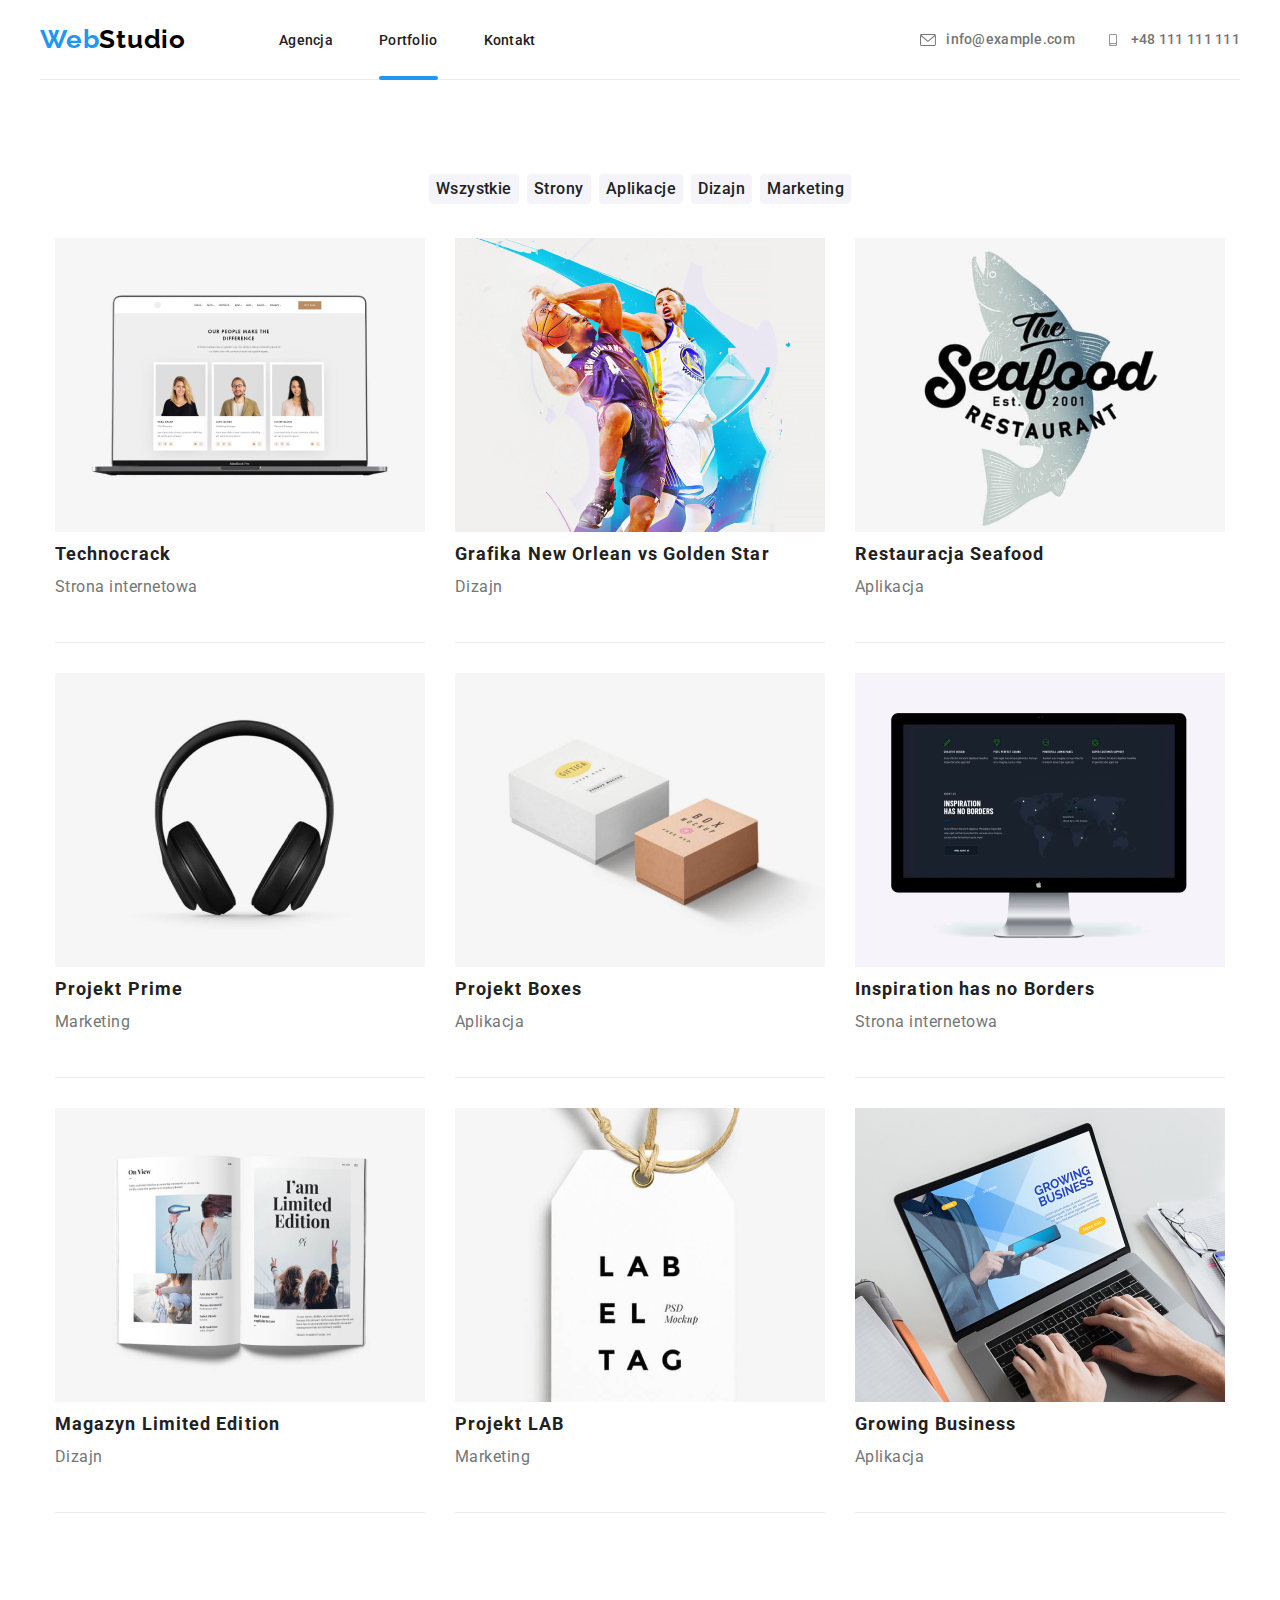
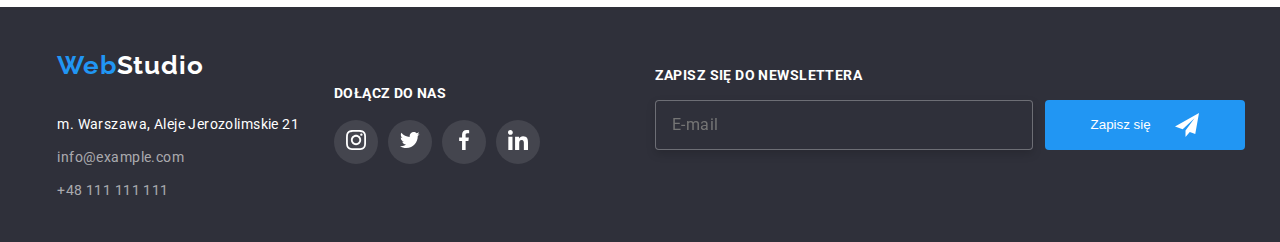
==== portfolio.html @ 001f4ee6 "copy from previous hw" ====
<!DOCTYPE html>
<html lang="en">
  <head>
    <meta charset="UTF-8" />
    <meta http-equiv="X-UA-Compatible" content="IE=edge" />
    <meta name="viewport" content="width=device-width, initial-scale=1.0" />
    <link rel="stylesheet" href="node_modules/modern-normalize/modern-normalize.css" />
    <link rel="stylesheet" href="css/main.min.css" />
    <link rel="preconnect" href="https://fonts.googleapis.com" />
    <link rel="preconnect" href="https://fonts.gstatic.com" crossorigin />
    <link
      href="https://fonts.googleapis.com/css2?family=Raleway:wght@700&family=Roboto:wght@400;500;700;900&display=swap"
      rel="stylesheet" />
    <title>Portfolio</title>
  </head>
  <body>
    <header class="header">
      <div class="header__wrapper">
        <a class="header__logo" href="index.html"> <span class="web-color">Web</span>Studio </a>
        <nav class="navigation">
          <ul class="navigation__list">
            <li>
              <a class="nav-element" href="index.html">Agencja</a>
            </li>
            <li>
              <a class="nav-element current-page" href="portfolio.html">Portfolio</a>
            </li>
            <li>
              <a class="nav-element">Kontakt</a>
            </li>
          </ul>
        </nav>
      </div>
      <ul class="header-contact-list">
        <li>
          <div class="header-contact-list__element">
            <svg width="16" height="12" class="header-contact__icon">
              <use href="images/icons.svg#icon-envelope"></use>
            </svg>
            <a class="header__contact" href="mailto:info@example.com">info@example.com</a>
          </div>
        </li>
        <li>
          <div class="header-contact-list__element">
            <svg width="16" height="12" class="header-contact__icon">
              <use href="images/icons.svg#icon-smartphone"></use>
            </svg>
            <p class="header__contact">+48 111 111 111</p>
          </div>
        </li>
      </ul>
    </header>
    <main>
      <section class="container section">
        <ul class="portfolio-selector-list">
          <li class="portfolio-selector-list-element">
            <button class="portfolio-selector-button" type="button">Wszystkie</button>
          </li>
          <li class="portfolio-selector-list-element">
            <button class="portfolio-selector-button" type="button">Strony</button>
          </li>
          <li class="portfolio-selector-list-element">
            <button class="portfolio-selector-button" type="button">Aplikacje</button>
          </li>
          <li class="portfolio-selector-list-element">
            <button class="portfolio-selector-button" type="button">Dizajn</button>
          </li>
          <li class="portfolio-selector-list-element">
            <button class="portfolio-selector-button" type="button">Marketing</button>
          </li>
        </ul>
        <ul class="projects">
          <li class="project-element">
            <img src="images/technocrack.jpg" alt="Technocrack website" width="370" height="294" />
            <div class="image-overlay">
              <p class="image-overlay-text">
                Technocrack jest popularną platformą wykorzystywaną do rozpowszechniania
                koronawirusa. Firmy wykorzystują tę platformę do celów szpiegowskich i ataków na
                niezabezpieczone serwery konkurencji
              </p>
            </div>
            <p class="project-element-title">Technocrack</p>
            <p class="project-element-type">Strona internetowa</p>
          </li>
          <li class="project-element">
            <img
              src="images/new_orlean_vs_golden_star.jpg"
              alt="basketball match poster"
              width="370"
              height="294" />
            <div class="image-overlay">
              <p class="image-overlay-text">
                Technocrack jest popularną platformą wykorzystywaną do rozpowszechniania
                koronawirusa. Firmy wykorzystują tę platformę do celów szpiegowskich i ataków na
                niezabezpieczone serwery konkurencji
              </p>
            </div>
            <p class="project-element-title">Grafika New Orlean vs Golden Star</p>
            <p class="project-element-type">Dizajn</p>
          </li>
          <li class="project-element">
            <img src="images/seafood.jpg" alt="restaurant logo" width="370" height="294" />
            <div class="image-overlay">
              <p class="image-overlay-text">
                Technocrack jest popularną platformą wykorzystywaną do rozpowszechniania
                koronawirusa. Firmy wykorzystują tę platformę do celów szpiegowskich i ataków na
                niezabezpieczone serwery konkurencji
              </p>
            </div>
            <p class="project-element-title">Restauracja Seafood</p>
            <p class="project-element-type">Aplikacja</p>
          </li>
          <li class="project-element">
            <img src="images/headphones.jpg" alt="headphones" width="370" height="294" />
            <div class="image-overlay">
              <p class="image-overlay-text">
                Technocrack jest popularną platformą wykorzystywaną do rozpowszechniania
                koronawirusa. Firmy wykorzystują tę platformę do celów szpiegowskich i ataków na
                niezabezpieczone serwery konkurencji
              </p>
            </div>
            <p class="project-element-title">Projekt Prime</p>
            <p class="project-element-type">Marketing</p>
          </li>
          <li class="project-element">
            <img src="images/boxes.jpg" alt="boxes" width="370" height="294" />
            <div class="image-overlay">
              <p class="image-overlay-text">
                Technocrack jest popularną platformą wykorzystywaną do rozpowszechniania
                koronawirusa. Firmy wykorzystują tę platformę do celów szpiegowskich i ataków na
                niezabezpieczone serwery konkurencji
              </p>
            </div>
            <p class="project-element-title">Projekt Boxes</p>
            <p class="project-element-type">Aplikacja</p>
          </li>
          <li class="project-element">
            <img
              src="images/monitor.jpg"
              alt="Inspiration has no Borders website"
              width="370"
              height="294" />
            <div class="image-overlay">
              <p class="image-overlay-text">
                Technocrack jest popularną platformą wykorzystywaną do rozpowszechniania
                koronawirusa. Firmy wykorzystują tę platformę do celów szpiegowskich i ataków na
                niezabezpieczone serwery konkurencji
              </p>
            </div>
            <p class="project-element-title">Inspiration has no Borders</p>
            <p class="project-element-type">Strona internetowa</p>
          </li>
          <li class="project-element">
            <img src="images/magazine.jpg" alt="Magazine" width="370" height="294" />
            <div class="image-overlay">
              <p class="image-overlay-text">
                Technocrack jest popularną platformą wykorzystywaną do rozpowszechniania
                koronawirusa. Firmy wykorzystują tę platformę do celów szpiegowskich i ataków na
                niezabezpieczone serwery konkurencji
              </p>
            </div>
            <p class="project-element-title">Magazyn Limited Edition</p>
            <p class="project-element-type">Dizajn</p>
          </li>
          <li class="project-element">
            <img src="images/project_lab.jpg" alt="Project LAB" width="370" height="294" />
            <div class="image-overlay">
              <p class="image-overlay-text">
                Technocrack jest popularną platformą wykorzystywaną do rozpowszechniania
                koronawirusa. Firmy wykorzystują tę platformę do celów szpiegowskich i ataków na
                niezabezpieczone serwery konkurencji
              </p>
            </div>
            <p class="project-element-title">Projekt LAB</p>
            <p class="project-element-type">Marketing</p>
          </li>
          <li class="project-element">
            <img
              src="images/growing_business.jpg"
              alt="Growing business application"
              width="370"
              height="294" />
            <div class="image-overlay">
              <p class="image-overlay-text">
                Technocrack jest popularną platformą wykorzystywaną do rozpowszechniania
                koronawirusa. Firmy wykorzystują tę platformę do celów szpiegowskich i ataków na
                niezabezpieczone serwery konkurencji
              </p>
            </div>
            <p class="project-element-title">Growing Business</p>
            <p class="project-element-type">Aplikacja</p>
          </li>
        </ul>
      </section>
    </main>
    <footer class="footer">
      <div class="footer__wrapper">
        <div>
          <a class="footer__logo" href="index.html"><span class="web-color">Web</span>Studio</a>
          <address class="footer__address">
            <ul class="footer-address__list">
              <li class="footer-address__list-element">
                <span class="footer-address__address">m. Warszawa, Aleje Jerozolimskie 21</span>
              </li>
              <li class="footer-address__list-element">
                <span>
                  <a class="footer-address__email" href="mailto:info@example.com"
                    >info@example.com</a
                  >
                </span>
              </li>
              <li class="footer-address__list-element">
                <span class="footer-address__tel">+48 111 111 111</span>
              </li>
            </ul>
          </address>
        </div>
        <div class="social">
          <p class="social__heading">DOŁĄCZ DO NAS</p>
          <ul class="social__list">
            <div class="social-icon__wrapper">
              <li>
                <svg width="20" height="20" class="social-icon">
                  <use href="images/icons.svg#icon-instagram"></use>
                </svg>
              </li>
            </div>
            <div class="social-icon__wrapper">
              <li>
                <svg width="20" height="20" class="social-icon">
                  <use href="images/icons.svg#icon-twitter"></use>
                </svg>
              </li>
            </div>
            <div class="social-icon__wrapper">
              <li>
                <svg width="20" height="20" class="social-icon">
                  <use href="images/icons.svg#icon-facebook"></use>
                </svg>
              </li>
            </div>
            <div class="social-icon__wrapper">
              <li>
                <svg width="20" height="20" class="social-icon">
                  <use href="images/icons.svg#icon-linkedin"></use>
                </svg>
              </li>
            </div>
          </ul>
        </div>
        <form class="newsletter__form">
          <fieldset class="newsletter__wrapper">
            <label class="newsletter-form__label"> Zapisz się do newslettera </label>
            <input
              class="newsletter-form__input"
              name="newsletter-email"
              placeholder="E-mail"
              type="email" />
            <button class="newsletter__button" type="submit">
              <span class="newsletter-button__text">Zapisz się</span>
              <svg class="newsletter-button__icon" width="24" height="24">
                <use href="images/icons.svg#icon-newsletter"></use>
              </svg>
            </button>
          </fieldset>
        </form>
      </div>
    </footer>
  </body>
</html>
---- css/main.min.css ----
:root{--primary-text-color: #212121;--secondary-text-color: #757575;--background-color: #2f303a;--color-white: #ffffff;--color-blue: #2196f3;--icon-color: #afb1b8;--cubic-bezier: cubic-bezier(0.4, 0, 0.2, 1)}body{font-family:"Roboto",sans-serif;color:var(--primary-text-color);margin:0}p{margin:0;padding:0}ul{margin:0;padding:0}h1,h2,h4{margin:0;padding:0}.web-color{color:var(--color-blue)}.section{padding-top:94px;padding-bottom:94px;margin:0 auto}.current-page::after{content:"";position:absolute;left:0;right:0;bottom:-32px;background-color:var(--color-blue);width:100%;height:4px;border-radius:2px}.header{border-bottom:1px solid #ececec;background-color:var(--color-white);display:flex;align-items:center;padding-top:11px;padding-bottom:11px;margin:0 auto;width:1200px;justify-content:space-between}.header__wrapper{display:flex;align-items:center}.header__logo{font-family:"Raleway",sans-serif;font-style:normal;font-weight:700;font-size:26px;letter-spacing:.03em;line-height:2.2;color:#000;text-decoration:none;margin:0}.navigation__list{display:flex;margin:0;padding-left:93px;list-style:none}.nav-element{position:relative;font-style:normal;font-weight:500;font-size:14px;line-height:1.14;letter-spacing:.02em;text-decoration:none;color:var(--primary-text-color);margin-right:46px;transition:color 250ms var(--cubic-bezier)}.nav-element:hover,.nav-element:focus{color:var(--color-blue);cursor:pointer}.header-contact-list{display:flex;align-items:center;justify-content:flex-end;gap:30px;list-style:none}.header-contact-list__element{display:flex;align-items:center;gap:10px}.header-contact-list__element:hover .header-contact__icon{cursor:pointer;fill:var(--color-blue)}.header__contact{font-style:normal;font-weight:500;font-size:14px;line-height:1.14;letter-spacing:.02em;color:var(--secondary-text-color);text-decoration:none;transition:color 250ms var(--cubic-bezier)}.header__contact:hover,.header__contact:focus{color:var(--color-blue);cursor:pointer}.header-contact__icon{fill:var(--secondary-text-color);transition:fill 250ms var(--cubic-bezier)}.banner{background-image:linear-gradient(rgba(47, 48, 58, 0.4), rgba(47, 48, 58, 0.4)),url(../images/banner-background.jpg);background-position:center;background-repeat:no-repeat;display:flex;flex-direction:column;align-items:center;justify-content:center;padding-bottom:208px;padding-top:208px}.banner__heading{font-style:normal;font-weight:900;font-size:44px;line-height:1.36;letter-spacing:.06em;text-transform:uppercase;color:var(--color-white);text-align:center;padding-bottom:30px;max-width:696px}.banner__button{font-style:normal;font-weight:700;font-size:16px;line-height:1.88;letter-spacing:.06em;color:var(--color-white);background-color:var(--color-blue);border:1px solid var(--color-blue);border-radius:4px;cursor:pointer}.modal{width:528px;height:581px;background-color:var(--color-white);box-shadow:0px 1px 3px rgba(0,0,0,.12),0px 1px 1px rgba(0,0,0,.14),0px 2px 1px rgba(0,0,0,.2);margin:auto;display:flex;flex-direction:row;position:relative;border-radius:4px}.modal-close-button{display:flex;position:absolute;top:8px;right:8px;align-items:center;height:30px;width:30px;border-radius:50%;border-color:rgba(0,0,0,.1);background-color:var(--color-white);cursor:pointer}.modal__icon{cursor:pointer;margin:0;padding:0}.backdrop{position:fixed;display:flex;left:0;top:0;width:100%;height:100%;background-color:rgba(0,0,0,.5);z-index:2;transition:transform 250ms}.is-hidden{visibility:1;opacity:1;pointer-events:all;transform:scale(0)}.form{display:flex;flex-direction:column;align-items:center;width:528px;height:581px;padding-inline:40px;padding-top:40px}.form__heading{font-family:"Roboto";font-style:normal;font-weight:700;font-size:20px;line-height:1.43;text-align:center;letter-spacing:.03em;color:var(--primary-text-color);margin-bottom:30px}.form__fieldset{display:flex;align-items:center;position:relative;margin-bottom:28px;border:1px solid rgba(33,33,33,.2);border-radius:4px;width:100%;padding-block:10px;padding-inline:12px;transition:border-color 250ms var(--cubic-bezier),fill 250ms var(--cubic-bezier)}.form__fieldset:has(.form__input:focus){border-color:var(--color-blue);fill:var(--color-blue)}.form__label{position:absolute;top:-16px;left:0;font-family:"Roboto";font-style:normal;font-weight:400;font-size:12px;line-height:.88;letter-spacing:.01em;color:var(--secondary-text-color)}.form__input{border:none;width:100%;margin-left:12px;outline:none}.form-textarea__wrapper{display:flex;align-items:center;position:relative;margin-bottom:20px;border:1px solid rgba(33,33,33,.2);border-radius:4px;width:100%;padding-block:12px;padding-inline:16px;transition:border-color 250ms var(--cubic-bezier)}.form-textarea__wrapper:has(.form-textarea:focus){border-color:var(--color-blue)}.form-textarea{width:100%;border:none;font-family:"Roboto";font-style:normal;font-weight:400;font-size:12px;line-height:.88;letter-spacing:.01em;color:rgba(117,117,117,.5);padding:0;resize:none;outline:none}.form-privacy-policy{position:relative;display:flex;align-items:center;margin-bottom:30px}.form-privacy-policy__label{margin-left:7px;font-family:"Roboto";font-style:normal;font-weight:400;font-size:14px;line-height:1.71;letter-spacing:.03em;color:var(--secondary-text-color);cursor:pointer;display:flex;align-items:center}.form-privacy-policy-link{color:var(--color-blue)}.form-privacy-policy__label::before{content:"";width:16px;height:15px;position:absolute;left:0;border:2px solid #000;border-radius:2px;transition:background-color 250ms var(--cubic-bezier),border-color 250ms var(--cubic-bezier)}.form-privacy-policy input[type=checkbox]:checked+.form-privacy-policy__label::before{background-color:var(--color-blue);border-color:var(--color-blue)}.form-checkbox{cursor:pointer;width:16px;height:15px;opacity:0;z-index:1}.checkmark{position:absolute;display:flex;align-items:center;justify-content:center;cursor:pointer;width:16px;height:15px;left:1px;opacity:1}.form__button{font-family:"Roboto";font-style:normal;font-weight:700;font-size:16px;line-height:1.88px;letter-spacing:.06em;color:var(--color-white);width:200px;height:50px;background-color:var(--color-blue);border-color:var(--color-blue);box-shadow:0px 1px 3px rgba(0,0,0,.12),0px 1px 1px rgba(0,0,0,.14),0px 2px 1px rgba(0,0,0,.2);border-radius:4px;padding:0;cursor:pointer}.description{display:flex;flex-wrap:wrap;justify-content:center;max-width:1200px}.description__list{display:flex;flex-direction:row;max-width:1600px;padding-bottom:94px}.description-list__item{list-style:none;margin-left:15px;margin-right:15px}.description-icon__wrapper{background-color:#f5f4fa;display:flex;justify-content:center;align-items:center;margin-bottom:30px;padding:25px 0 25px 0;border-radius:4px}.description__heading{font-style:normal;font-weight:700;font-size:14px;letter-spacing:.03em;line-height:1;text-transform:uppercase;padding-bottom:10px}.description__text{font-style:normal;font-weight:400;font-size:14px;line-height:1.71;letter-spacing:.03em;color:var(--secondary-text-color)}.services{display:flex;flex-direction:column;max-width:1200x}.services__heading{font-style:normal;font-weight:700;font-size:36px;letter-spacing:.03em;line-height:2.62;text-align:center}.services__list{position:relative;display:flex;flex-direction:row;justify-content:center;list-style:none}.services-list__element{margin-left:15px;margin-right:15px}.services__image{width:370px;height:294px}.services__description{font-family:"Roboto";font-style:normal;font-weight:700;font-size:14px;line-height:1;letter-spacing:.03em;text-transform:uppercase;text-align:center;color:var(--color-white);position:absolute;bottom:3px;width:370px;background:rgba(47,48,58,.8);padding-block:27px}.team{background-color:#f5f4fa}.team__heading{font-style:normal;font-weight:700;font-size:36px;letter-spacing:.03em;line-height:2.62;text-align:center}.team-card__list{display:flex;flex-direction:row;justify-content:center}.team-card__list-element{width:270px;height:368px;background-color:var(--color-white);box-shadow:0px 1px 3px rgba(0,0,0,.12),0px 1px 1px rgba(0,0,0,.14),0px 2px 1px rgba(0,0,0,.2);border-radius:0px 0px 4px 4px;margin-left:15px;margin-right:15px;list-style:none}.team-card__name{font-style:normal;font-weight:500;font-size:16px;letter-spacing:.03em;line-height:1.18;text-align:center}.team-card__job{font-style:normal;font-weight:400;font-size:16px;line-height:1.18;letter-spacing:.03em;color:var(--secondary-text-color);text-align:center}.team-icons__list{display:flex;justify-content:center;gap:10px}.team-icons__list-element{display:flex;justify-content:center;align-items:center;width:44px;height:44px;border-radius:50%;transition:background-color 250ms var(--cubic-bezier)}.team-icons__list-element:hover{background-color:var(--color-blue);cursor:pointer}.team-icons__icon{fill:var(--icon-color);transition:fill 250ms var(--cubic-bezier)}.team-icons__list-element:hover .team-icons__icon{fill:var(--color-white)}.clients__heading{font-style:normal;font-weight:700;font-size:36px;letter-spacing:.03em;line-height:2.62;text-align:center;padding-bottom:50px}.clients__list{display:flex;justify-content:center;gap:30px}.clients__list-element{list-style:none}.clients-icon__wrapper{display:flex;justify-content:center;align-items:center;border:1px solid #afb1b8;border-radius:4px;padding:17px 31px 14px 31px;transition:border-color 250ms var(--cubic-bezier)}.clients-icon__wrapper:hover{border-color:var(--color-blue);cursor:pointer}.clients__icon{fill:var(--icon-color);transition:fill 250ms var(--cubic-bezier)}.clients-icon__wrapper:hover .clients__icon{fill:var(--color-blue)}.footer{background-color:var(--background-color);display:flex;align-items:center;margin:0 auto;gap:70px;padding-top:30px;padding-bottom:30px}.footer__wrapper{display:flex;align-items:center;justify-content:space-around;width:1200px;margin:0 auto}.footer__logo{font-family:"Raleway",sans-serif;font-style:normal;font-weight:700;font-size:26px;letter-spacing:.03em;line-height:2.2;color:var(--color-white);text-decoration:none}.footer__address{padding-top:10px}.footer-address__list-element{display:flex;list-style:none}.footer-address__address{font-style:normal;font-weight:400;font-size:14px;letter-spacing:.03em;line-height:1.71;color:var(--color-white);margin:0;padding-block:9px}.footer-address__email{font-style:normal;font-weight:400;font-size:14px;letter-spacing:.03em;line-height:1.71;color:rgba(255,255,255,.6);margin:0;padding-block:9px;text-decoration:none}.footer-address__tel{font-style:normal;font-weight:400;font-size:14px;letter-spacing:.03em;line-height:1.71;color:rgba(255,255,255,.6);margin:0;padding-block:9px;text-decoration:none}.footer-address__email:hover,.footer-address__tel:hover{cursor:pointer;color:var(--color-blue)}.social{margin-right:78px}.social__heading{font-family:"Roboto";font-style:normal;font-weight:700;font-size:14px;line-height:1;letter-spacing:.03em;text-transform:uppercase;color:var(--color-white);margin-bottom:20px}.social__list{display:flex;gap:10px;list-style:none}.social-icon__wrapper{display:flex;align-items:center;justify-content:center;width:44px;height:44px;background-color:rgba(255,255,255,.1);border-radius:50%;transition:background-color 250ms var(--cubic-bezier)}.social-icon__wrapper:hover,.social-icon__wrapper:focus{background-color:var(--color-blue);cursor:pointer}.social-icon{fill:var(--color-white)}.newsletter__form{max-width:570px}.newsletter__wrapper{position:relative;width:570px;display:flex;padding:0;border:none}.newsletter-form__label{font-family:"Roboto";font-style:normal;font-weight:700;font-size:14px;line-height:1;letter-spacing:.03em;text-transform:uppercase;color:var(--color-white);width:100%;position:absolute;top:-32px}.newsletter-form__input{border:1px solid rgba(255,255,255,.3);filter:drop-shadow(0px 4px 4px rgba(0, 0, 0, 0.15));border-radius:4px;background-color:var(--background-color);font-family:"Roboto";font-style:normal;font-weight:400;font-size:16px;line-height:1.25;display:flex;align-items:center;letter-spacing:.03em;color:rgba(255,255,255,.6);width:358px;padding-block:14px;padding-left:16px}.newsletter__button{padding:0;display:flex;align-items:center;justify-content:center;width:200px;height:50px;background-color:var(--color-blue);border:none;border-radius:4px;color:var(--color-white);margin-left:12px;cursor:pointer}.newsletter-button__icon{margin-left:24px}.container{max-width:1200px;background-color:var(--color-white)}.portfolio-selector-list{display:flex;justify-content:center;padding-bottom:34px;list-style:none}.portfolio-selector-list-element{margin-left:4px;margin-right:4px}.portfolio-selector-button{font-family:inherit;font-style:normal;font-weight:500;font-size:16px;letter-spacing:.03em;line-height:1.62;text-align:center;color:var(--primary-text-color);background-color:#f5f4fa;border:1px solid #f5f4fa;border-radius:4px;transition:color 250ms var(--cubic-bezier),background-color 250ms var(--cubic-bezier),border 250ms var(--cubic-bezier),box-shadow 250ms var(--cubic-bezier)}.portfolio-selector-button:hover,.portfolio-selector-button:focus{color:var(--color-white);background-color:var(--color-blue);cursor:pointer;border:1px solid var(--color-blue);box-shadow:0px 3px 1px rgba(0,0,0,.1),0px 1px 2px rgba(0,0,0,.08),0px 2px 2px rgba(0,0,0,.12);outline:var(--color-blue)}.projects{display:flex;justify-content:center;flex-wrap:wrap;gap:30px;list-style:none}.project-element{height:404px;position:relative;background:var(--color-white);border-bottom:1px solid #eee;transition:box-shadow 250ms var(--cubic-bezier)}.project-element:hover{cursor:pointer;box-shadow:0px 1px 1px rgba(0,0,0,.12),0px 4px 4px rgba(0,0,0,.06),1px 4px 6px rgba(0,0,0,.16)}.project-element-title{font-style:normal;font-weight:700;font-size:18px;line-height:2;letter-spacing:.06em}.project-element-type{font-style:normal;font-weight:400;font-size:16px;line-height:1.88;letter-spacing:.03em;color:var(--secondary-text-color)}.project-element:hover .image-overlay{height:294px}.image-overlay{position:absolute;bottom:109.5px;left:0;right:0;width:100%;height:0px;background-color:rgba(33,150,243,.9);overflow:hidden;transition:height 250ms var(--cubic-bezier)}.image-overlay-text{font-family:"Roboto";font-style:normal;font-weight:400;font-size:18px;line-height:1.56;letter-spacing:.03em;color:var(--color-white);padding:49px 45px 49px 25px}/*# sourceMappingURL=main.min.css.map */
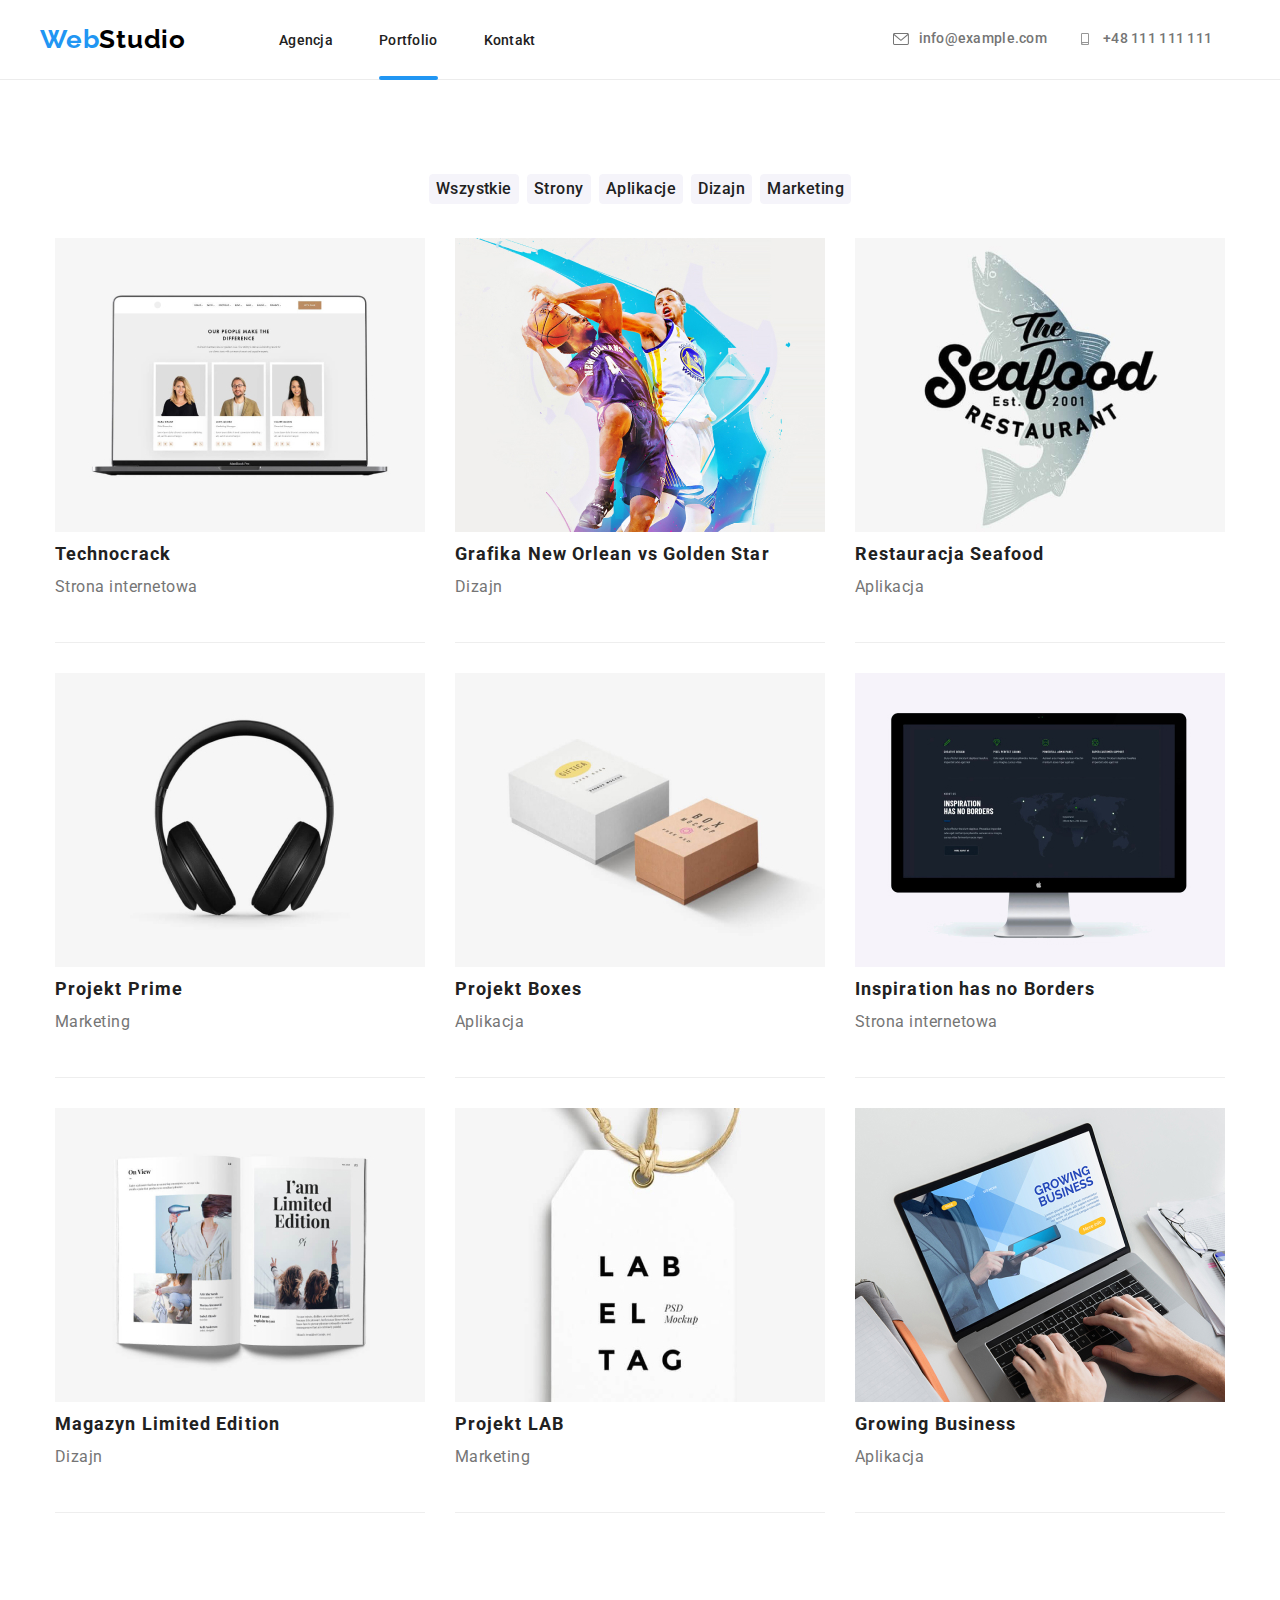
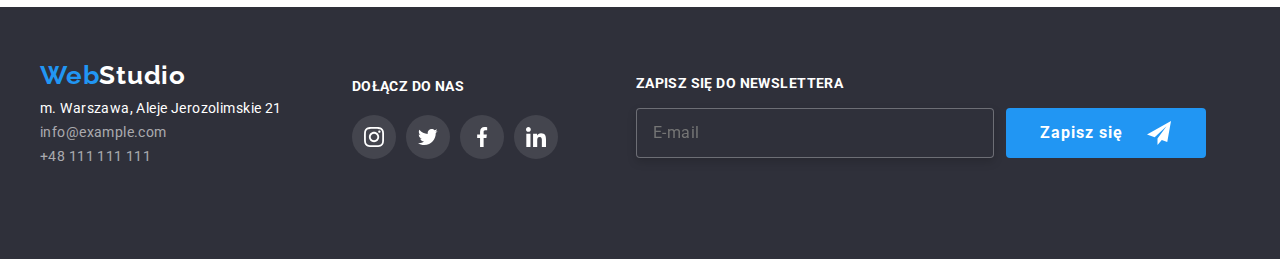
==== commit 1ba33151: "some little changes" ====
--- a/portfolio.html
+++ b/portfolio.html
@@ -30,25 +30,27 @@
             </li>
           </ul>
         </nav>
+        <div class="header__contact">
+          <ul class="header-contact-list">
+            <li>
+              <div class="header-contact-list__element">
+                <svg width="16" height="12" class="header-contact__icon">
+                  <use href="images/icons.svg#icon-envelope"></use>
+                </svg>
+                <a class="header__contact" href="mailto:info@example.com">info@example.com</a>
+              </div>
+            </li>
+            <li>
+              <div class="header-contact-list__element">
+                <svg width="16" height="12" class="header-contact__icon">
+                  <use href="images/icons.svg#icon-smartphone"></use>
+                </svg>
+                <p class="header__contact">+48 111 111 111</p>
+              </div>
+            </li>
+          </ul>
+        </div>
       </div>
-      <ul class="header-contact-list">
-        <li>
-          <div class="header-contact-list__element">
-            <svg width="16" height="12" class="header-contact__icon">
-              <use href="images/icons.svg#icon-envelope"></use>
-            </svg>
-            <a class="header__contact" href="mailto:info@example.com">info@example.com</a>
-          </div>
-        </li>
-        <li>
-          <div class="header-contact-list__element">
-            <svg width="16" height="12" class="header-contact__icon">
-              <use href="images/icons.svg#icon-smartphone"></use>
-            </svg>
-            <p class="header__contact">+48 111 111 111</p>
-          </div>
-        </li>
-      </ul>
     </header>
     <main>
       <section class="container section">
@@ -195,61 +197,47 @@
     </main>
     <footer class="footer">
       <div class="footer__wrapper">
-        <div>
-          <a class="footer__logo" href="index.html"><span class="web-color">Web</span>Studio</a>
-          <address class="footer__address">
-            <ul class="footer-address__list">
-              <li class="footer-address__list-element">
-                <span class="footer-address__address">m. Warszawa, Aleje Jerozolimskie 21</span>
-              </li>
-              <li class="footer-address__list-element">
-                <span>
-                  <a class="footer-address__email" href="mailto:info@example.com"
-                    >info@example.com</a
-                  >
-                </span>
-              </li>
-              <li class="footer-address__list-element">
-                <span class="footer-address__tel">+48 111 111 111</span>
-              </li>
-            </ul>
-          </address>
+        <a class="footer__logo" href="index.html"><span class="web-color">Web</span>Studio</a>
+        <address class="footer__address">
+          <ul class="address__list">
+            <li class="address-list__element">
+              <span class="footer-address__address">m. Warszawa, Aleje Jerozolimskie 21</span>
+            </li>
+            <li class="address-list__element">
+              <a class="footer-address__contact" href="mailto:info@example.com">info@example.com</a>
+            </li>
+            <li class="address-list__element">
+              <a class="footer-address__contact" href="tel:+48 111 111 111">+48 111 111 111</a>
+            </li>
+          </ul>
+        </address>
+        <div class="social">
+          <p class="social__headline">Dołącz do nas</p>
+          <ul class="social__list">
+            <li class="social-list__element">
+              <svg class="social__icon" width="20" height="20">
+                <use href="images/icons.svg#icon-instagram"></use>
+              </svg>
+            </li>
+            <li class="social-list__element">
+              <svg class="social__icon" width="20" height="20">
+                <use href="images/icons.svg#icon-twitter"></use>
+              </svg>
+            </li>
+            <li class="social-list__element">
+              <svg class="social__icon" width="20" height="20">
+                <use href="images/icons.svg#icon-facebook"></use>
+              </svg>
+            </li>
+            <li class="social-list__element">
+              <svg class="social__icon" width="20" height="20">
+                <use href="images/icons.svg#icon-linkedin"></use>
+              </svg>
+            </li>
+          </ul>
         </div>
-        <div class="social">
-          <p class="social__heading">DOŁĄCZ DO NAS</p>
-          <ul class="social__list">
-            <div class="social-icon__wrapper">
-              <li>
-                <svg width="20" height="20" class="social-icon">
-                  <use href="images/icons.svg#icon-instagram"></use>
-                </svg>
-              </li>
-            </div>
-            <div class="social-icon__wrapper">
-              <li>
-                <svg width="20" height="20" class="social-icon">
-                  <use href="images/icons.svg#icon-twitter"></use>
-                </svg>
-              </li>
-            </div>
-            <div class="social-icon__wrapper">
-              <li>
-                <svg width="20" height="20" class="social-icon">
-                  <use href="images/icons.svg#icon-facebook"></use>
-                </svg>
-              </li>
-            </div>
-            <div class="social-icon__wrapper">
-              <li>
-                <svg width="20" height="20" class="social-icon">
-                  <use href="images/icons.svg#icon-linkedin"></use>
-                </svg>
-              </li>
-            </div>
-          </ul>
-        </div>
-        <form class="newsletter__form">
-          <fieldset class="newsletter__wrapper">
+        <div class="newsletter">
+          <form class="newsletter__form">
             <label class="newsletter-form__label"> Zapisz się do newslettera </label>
             <input
               class="newsletter-form__input"
@@ -262,8 +250,8 @@
                 <use href="images/icons.svg#icon-newsletter"></use>
               </svg>
             </button>
-          </fieldset>
-        </form>
+          </form>
+        </div>
       </div>
     </footer>
   </body>
--- a/css/main.min.css
+++ b/css/main.min.css
@@ -1 +1 @@
-:root{--primary-text-color: #212121;--secondary-text-color: #757575;--background-color: #2f303a;--color-white: #ffffff;--color-blue: #2196f3;--icon-color: #afb1b8;--cubic-bezier: cubic-bezier(0.4, 0, 0.2, 1)}body{font-family:"Roboto",sans-serif;color:var(--primary-text-color);margin:0}p{margin:0;padding:0}ul{margin:0;padding:0}h1,h2,h4{margin:0;padding:0}.web-color{color:var(--color-blue)}.section{padding-top:94px;padding-bottom:94px;margin:0 auto}.current-page::after{content:"";position:absolute;left:0;right:0;bottom:-32px;background-color:var(--color-blue);width:100%;height:4px;border-radius:2px}.header{border-bottom:1px solid #ececec;background-color:var(--color-white);display:flex;align-items:center;padding-top:11px;padding-bottom:11px;margin:0 auto;width:1200px;justify-content:space-between}.header__wrapper{display:flex;align-items:center}.header__logo{font-family:"Raleway",sans-serif;font-style:normal;font-weight:700;font-size:26px;letter-spacing:.03em;line-height:2.2;color:#000;text-decoration:none;margin:0}.navigation__list{display:flex;margin:0;padding-left:93px;list-style:none}.nav-element{position:relative;font-style:normal;font-weight:500;font-size:14px;line-height:1.14;letter-spacing:.02em;text-decoration:none;color:var(--primary-text-color);margin-right:46px;transition:color 250ms var(--cubic-bezier)}.nav-element:hover,.nav-element:focus{color:var(--color-blue);cursor:pointer}.header-contact-list{display:flex;align-items:center;justify-content:flex-end;gap:30px;list-style:none}.header-contact-list__element{display:flex;align-items:center;gap:10px}.header-contact-list__element:hover .header-contact__icon{cursor:pointer;fill:var(--color-blue)}.header__contact{font-style:normal;font-weight:500;font-size:14px;line-height:1.14;letter-spacing:.02em;color:var(--secondary-text-color);text-decoration:none;transition:color 250ms var(--cubic-bezier)}.header__contact:hover,.header__contact:focus{color:var(--color-blue);cursor:pointer}.header-contact__icon{fill:var(--secondary-text-color);transition:fill 250ms var(--cubic-bezier)}.banner{background-image:linear-gradient(rgba(47, 48, 58, 0.4), rgba(47, 48, 58, 0.4)),url(../images/banner-background.jpg);background-position:center;background-repeat:no-repeat;display:flex;flex-direction:column;align-items:center;justify-content:center;padding-bottom:208px;padding-top:208px}.banner__heading{font-style:normal;font-weight:900;font-size:44px;line-height:1.36;letter-spacing:.06em;text-transform:uppercase;color:var(--color-white);text-align:center;padding-bottom:30px;max-width:696px}.banner__button{font-style:normal;font-weight:700;font-size:16px;line-height:1.88;letter-spacing:.06em;color:var(--color-white);background-color:var(--color-blue);border:1px solid var(--color-blue);border-radius:4px;cursor:pointer}.modal{width:528px;height:581px;background-color:var(--color-white);box-shadow:0px 1px 3px rgba(0,0,0,.12),0px 1px 1px rgba(0,0,0,.14),0px 2px 1px rgba(0,0,0,.2);margin:auto;display:flex;flex-direction:row;position:relative;border-radius:4px}.modal-close-button{display:flex;position:absolute;top:8px;right:8px;align-items:center;height:30px;width:30px;border-radius:50%;border-color:rgba(0,0,0,.1);background-color:var(--color-white);cursor:pointer}.modal__icon{cursor:pointer;margin:0;padding:0}.backdrop{position:fixed;display:flex;left:0;top:0;width:100%;height:100%;background-color:rgba(0,0,0,.5);z-index:2;transition:transform 250ms}.is-hidden{visibility:1;opacity:1;pointer-events:all;transform:scale(0)}.form{display:flex;flex-direction:column;align-items:center;width:528px;height:581px;padding-inline:40px;padding-top:40px}.form__heading{font-family:"Roboto";font-style:normal;font-weight:700;font-size:20px;line-height:1.43;text-align:center;letter-spacing:.03em;color:var(--primary-text-color);margin-bottom:30px}.form__fieldset{display:flex;align-items:center;position:relative;margin-bottom:28px;border:1px solid rgba(33,33,33,.2);border-radius:4px;width:100%;padding-block:10px;padding-inline:12px;transition:border-color 250ms var(--cubic-bezier),fill 250ms var(--cubic-bezier)}.form__fieldset:has(.form__input:focus){border-color:var(--color-blue);fill:var(--color-blue)}.form__label{position:absolute;top:-16px;left:0;font-family:"Roboto";font-style:normal;font-weight:400;font-size:12px;line-height:.88;letter-spacing:.01em;color:var(--secondary-text-color)}.form__input{border:none;width:100%;margin-left:12px;outline:none}.form-textarea__wrapper{display:flex;align-items:center;position:relative;margin-bottom:20px;border:1px solid rgba(33,33,33,.2);border-radius:4px;width:100%;padding-block:12px;padding-inline:16px;transition:border-color 250ms var(--cubic-bezier)}.form-textarea__wrapper:has(.form-textarea:focus){border-color:var(--color-blue)}.form-textarea{width:100%;border:none;font-family:"Roboto";font-style:normal;font-weight:400;font-size:12px;line-height:.88;letter-spacing:.01em;color:rgba(117,117,117,.5);padding:0;resize:none;outline:none}.form-privacy-policy{position:relative;display:flex;align-items:center;margin-bottom:30px}.form-privacy-policy__label{margin-left:7px;font-family:"Roboto";font-style:normal;font-weight:400;font-size:14px;line-height:1.71;letter-spacing:.03em;color:var(--secondary-text-color);cursor:pointer;display:flex;align-items:center}.form-privacy-policy-link{color:var(--color-blue)}.form-privacy-policy__label::before{content:"";width:16px;height:15px;position:absolute;left:0;border:2px solid #000;border-radius:2px;transition:background-color 250ms var(--cubic-bezier),border-color 250ms var(--cubic-bezier)}.form-privacy-policy input[type=checkbox]:checked+.form-privacy-policy__label::before{background-color:var(--color-blue);border-color:var(--color-blue)}.form-checkbox{cursor:pointer;width:16px;height:15px;opacity:0;z-index:1}.checkmark{position:absolute;display:flex;align-items:center;justify-content:center;cursor:pointer;width:16px;height:15px;left:1px;opacity:1}.form__button{font-family:"Roboto";font-style:normal;font-weight:700;font-size:16px;line-height:1.88px;letter-spacing:.06em;color:var(--color-white);width:200px;height:50px;background-color:var(--color-blue);border-color:var(--color-blue);box-shadow:0px 1px 3px rgba(0,0,0,.12),0px 1px 1px rgba(0,0,0,.14),0px 2px 1px rgba(0,0,0,.2);border-radius:4px;padding:0;cursor:pointer}.description{display:flex;flex-wrap:wrap;justify-content:center;max-width:1200px}.description__list{display:flex;flex-direction:row;max-width:1600px;padding-bottom:94px}.description-list__item{list-style:none;margin-left:15px;margin-right:15px}.description-icon__wrapper{background-color:#f5f4fa;display:flex;justify-content:center;align-items:center;margin-bottom:30px;padding:25px 0 25px 0;border-radius:4px}.description__heading{font-style:normal;font-weight:700;font-size:14px;letter-spacing:.03em;line-height:1;text-transform:uppercase;padding-bottom:10px}.description__text{font-style:normal;font-weight:400;font-size:14px;line-height:1.71;letter-spacing:.03em;color:var(--secondary-text-color)}.services{display:flex;flex-direction:column;max-width:1200x}.services__heading{font-style:normal;font-weight:700;font-size:36px;letter-spacing:.03em;line-height:2.62;text-align:center}.services__list{position:relative;display:flex;flex-direction:row;justify-content:center;list-style:none}.services-list__element{margin-left:15px;margin-right:15px}.services__image{width:370px;height:294px}.services__description{font-family:"Roboto";font-style:normal;font-weight:700;font-size:14px;line-height:1;letter-spacing:.03em;text-transform:uppercase;text-align:center;color:var(--color-white);position:absolute;bottom:3px;width:370px;background:rgba(47,48,58,.8);padding-block:27px}.team{background-color:#f5f4fa}.team__heading{font-style:normal;font-weight:700;font-size:36px;letter-spacing:.03em;line-height:2.62;text-align:center}.team-card__list{display:flex;flex-direction:row;justify-content:center}.team-card__list-element{width:270px;height:368px;background-color:var(--color-white);box-shadow:0px 1px 3px rgba(0,0,0,.12),0px 1px 1px rgba(0,0,0,.14),0px 2px 1px rgba(0,0,0,.2);border-radius:0px 0px 4px 4px;margin-left:15px;margin-right:15px;list-style:none}.team-card__name{font-style:normal;font-weight:500;font-size:16px;letter-spacing:.03em;line-height:1.18;text-align:center}.team-card__job{font-style:normal;font-weight:400;font-size:16px;line-height:1.18;letter-spacing:.03em;color:var(--secondary-text-color);text-align:center}.team-icons__list{display:flex;justify-content:center;gap:10px}.team-icons__list-element{display:flex;justify-content:center;align-items:center;width:44px;height:44px;border-radius:50%;transition:background-color 250ms var(--cubic-bezier)}.team-icons__list-element:hover{background-color:var(--color-blue);cursor:pointer}.team-icons__icon{fill:var(--icon-color);transition:fill 250ms var(--cubic-bezier)}.team-icons__list-element:hover .team-icons__icon{fill:var(--color-white)}.clients__heading{font-style:normal;font-weight:700;font-size:36px;letter-spacing:.03em;line-height:2.62;text-align:center;padding-bottom:50px}.clients__list{display:flex;justify-content:center;gap:30px}.clients__list-element{list-style:none}.clients-icon__wrapper{display:flex;justify-content:center;align-items:center;border:1px solid #afb1b8;border-radius:4px;padding:17px 31px 14px 31px;transition:border-color 250ms var(--cubic-bezier)}.clients-icon__wrapper:hover{border-color:var(--color-blue);cursor:pointer}.clients__icon{fill:var(--icon-color);transition:fill 250ms var(--cubic-bezier)}.clients-icon__wrapper:hover .clients__icon{fill:var(--color-blue)}.footer{background-color:var(--background-color);display:flex;align-items:center;margin:0 auto;gap:70px;padding-top:30px;padding-bottom:30px}.footer__wrapper{display:flex;align-items:center;justify-content:space-around;width:1200px;margin:0 auto}.footer__logo{font-family:"Raleway",sans-serif;font-style:normal;font-weight:700;font-size:26px;letter-spacing:.03em;line-height:2.2;color:var(--color-white);text-decoration:none}.footer__address{padding-top:10px}.footer-address__list-element{display:flex;list-style:none}.footer-address__address{font-style:normal;font-weight:400;font-size:14px;letter-spacing:.03em;line-height:1.71;color:var(--color-white);margin:0;padding-block:9px}.footer-address__email{font-style:normal;font-weight:400;font-size:14px;letter-spacing:.03em;line-height:1.71;color:rgba(255,255,255,.6);margin:0;padding-block:9px;text-decoration:none}.footer-address__tel{font-style:normal;font-weight:400;font-size:14px;letter-spacing:.03em;line-height:1.71;color:rgba(255,255,255,.6);margin:0;padding-block:9px;text-decoration:none}.footer-address__email:hover,.footer-address__tel:hover{cursor:pointer;color:var(--color-blue)}.social{margin-right:78px}.social__heading{font-family:"Roboto";font-style:normal;font-weight:700;font-size:14px;line-height:1;letter-spacing:.03em;text-transform:uppercase;color:var(--color-white);margin-bottom:20px}.social__list{display:flex;gap:10px;list-style:none}.social-icon__wrapper{display:flex;align-items:center;justify-content:center;width:44px;height:44px;background-color:rgba(255,255,255,.1);border-radius:50%;transition:background-color 250ms var(--cubic-bezier)}.social-icon__wrapper:hover,.social-icon__wrapper:focus{background-color:var(--color-blue);cursor:pointer}.social-icon{fill:var(--color-white)}.newsletter__form{max-width:570px}.newsletter__wrapper{position:relative;width:570px;display:flex;padding:0;border:none}.newsletter-form__label{font-family:"Roboto";font-style:normal;font-weight:700;font-size:14px;line-height:1;letter-spacing:.03em;text-transform:uppercase;color:var(--color-white);width:100%;position:absolute;top:-32px}.newsletter-form__input{border:1px solid rgba(255,255,255,.3);filter:drop-shadow(0px 4px 4px rgba(0, 0, 0, 0.15));border-radius:4px;background-color:var(--background-color);font-family:"Roboto";font-style:normal;font-weight:400;font-size:16px;line-height:1.25;display:flex;align-items:center;letter-spacing:.03em;color:rgba(255,255,255,.6);width:358px;padding-block:14px;padding-left:16px}.newsletter__button{padding:0;display:flex;align-items:center;justify-content:center;width:200px;height:50px;background-color:var(--color-blue);border:none;border-radius:4px;color:var(--color-white);margin-left:12px;cursor:pointer}.newsletter-button__icon{margin-left:24px}.container{max-width:1200px;background-color:var(--color-white)}.portfolio-selector-list{display:flex;justify-content:center;padding-bottom:34px;list-style:none}.portfolio-selector-list-element{margin-left:4px;margin-right:4px}.portfolio-selector-button{font-family:inherit;font-style:normal;font-weight:500;font-size:16px;letter-spacing:.03em;line-height:1.62;text-align:center;color:var(--primary-text-color);background-color:#f5f4fa;border:1px solid #f5f4fa;border-radius:4px;transition:color 250ms var(--cubic-bezier),background-color 250ms var(--cubic-bezier),border 250ms var(--cubic-bezier),box-shadow 250ms var(--cubic-bezier)}.portfolio-selector-button:hover,.portfolio-selector-button:focus{color:var(--color-white);background-color:var(--color-blue);cursor:pointer;border:1px solid var(--color-blue);box-shadow:0px 3px 1px rgba(0,0,0,.1),0px 1px 2px rgba(0,0,0,.08),0px 2px 2px rgba(0,0,0,.12);outline:var(--color-blue)}.projects{display:flex;justify-content:center;flex-wrap:wrap;gap:30px;list-style:none}.project-element{height:404px;position:relative;background:var(--color-white);border-bottom:1px solid #eee;transition:box-shadow 250ms var(--cubic-bezier)}.project-element:hover{cursor:pointer;box-shadow:0px 1px 1px rgba(0,0,0,.12),0px 4px 4px rgba(0,0,0,.06),1px 4px 6px rgba(0,0,0,.16)}.project-element-title{font-style:normal;font-weight:700;font-size:18px;line-height:2;letter-spacing:.06em}.project-element-type{font-style:normal;font-weight:400;font-size:16px;line-height:1.88;letter-spacing:.03em;color:var(--secondary-text-color)}.project-element:hover .image-overlay{height:294px}.image-overlay{position:absolute;bottom:109.5px;left:0;right:0;width:100%;height:0px;background-color:rgba(33,150,243,.9);overflow:hidden;transition:height 250ms var(--cubic-bezier)}.image-overlay-text{font-family:"Roboto";font-style:normal;font-weight:400;font-size:18px;line-height:1.56;letter-spacing:.03em;color:var(--color-white);padding:49px 45px 49px 25px}/*# sourceMappingURL=main.min.css.map */+:root{--primary-text-color: #212121;--secondary-text-color: #757575;--background-color: #2f303a;--color-white: #ffffff;--color-blue: #2196f3;--icon-color: #afb1b8;--cubic-bezier: cubic-bezier(0.4, 0, 0.2, 1)}body{font-family:"Roboto",sans-serif;color:var(--primary-text-color);margin:0}p{margin:0;padding:0}ul{margin:0;padding:0}h1,h2,h4{margin:0;padding:0}.web-color{color:var(--color-blue)}.section{padding-top:94px;padding-bottom:94px;margin:0 auto}.current-page::after{content:"";position:absolute;left:0;right:0;bottom:-32px;background-color:var(--color-blue);width:100%;height:4px;border-radius:2px}@media screen and (min-width: 320px)and (max-width: 480px){.section{padding-top:60px;padding-bottom:60px;margin:0 auto}}.header{border-bottom:1px solid #ececec;background-color:var(--color-white);display:flex;justify-content:center;align-items:center}.header__wrapper{display:flex;align-items:center;width:1200px}.header__logo{font-family:"Raleway",sans-serif;font-style:normal;font-weight:700;font-size:26px;letter-spacing:.03em;line-height:1.19;color:#000;text-decoration:none;margin:0;display:block;margin-right:93px;padding:24px 0 24px 0}.navigation__list{display:flex;margin:0;list-style:none;gap:46px;margin-right:345px}.nav-element{position:relative;font-style:normal;font-weight:500;font-size:14px;line-height:1.14;letter-spacing:.02em;text-decoration:none;color:var(--primary-text-color);transition:color 250ms var(--cubic-bezier)}.nav-element:hover,.nav-element:focus{color:var(--color-blue);cursor:pointer}.header-contact-list{display:flex;align-items:center;justify-content:flex-end;gap:30px;list-style:none;margin-left:12px}.header-contact-list__element{display:flex;align-items:center;gap:10px}.header-contact-list__element:hover .header-contact__icon{cursor:pointer;fill:var(--color-blue)}.header__contact{font-style:normal;font-weight:500;font-size:14px;line-height:1.14;letter-spacing:.02em;color:var(--secondary-text-color);text-decoration:none;transition:color 250ms var(--cubic-bezier)}.header__contact:hover,.header__contact:focus{color:var(--color-blue);cursor:pointer}.header-contact__icon{fill:var(--secondary-text-color);transition:fill 250ms var(--cubic-bezier)}@media screen and (min-width: 1201px){.banner{background-image:linear-gradient(rgba(47, 48, 58, 0.4), rgba(47, 48, 58, 0.4)),url(../images/banner-background.jpg);background-position:center;background-repeat:no-repeat;display:flex;flex-direction:column;align-items:center;justify-content:center;padding-bottom:208px;padding-top:208px}.banner__heading{font-style:normal;font-weight:900;font-size:44px;line-height:1.36;letter-spacing:.06em;text-transform:uppercase;color:var(--color-white);text-align:center;padding-bottom:30px;max-width:696px}.banner__button{font-style:normal;font-weight:700;font-size:16px;line-height:1.88;letter-spacing:.06em;color:var(--color-white);background-color:var(--color-blue);border:1px solid var(--color-blue);border-radius:4px;cursor:pointer}}@media screen and (min-width: 320px)and (max-width: 480px){.banner{background-image:linear-gradient(rgba(47, 48, 58, 0.4), rgba(47, 48, 58, 0.4)),url(../images/banner-background.jpg);background-position:center;background-repeat:no-repeat;background-size:cover;display:flex;flex-direction:column;align-items:center;justify-content:center;width:100vw;height:400px}.banner__heading{font-style:normal;font-weight:900;font-size:26px;line-height:1.62;letter-spacing:.06em;text-transform:uppercase;color:var(--color-white);text-align:center;padding-bottom:30px;max-width:696px}.banner__button{font-style:normal;font-weight:700;font-size:16px;line-height:1.88;letter-spacing:.06em;color:var(--color-white);background-color:var(--color-blue);border:1px solid var(--color-blue);border-radius:4px;cursor:pointer;width:200px;height:50px}}@media screen and (min-device-pixel-ratio: 2),(-webkit-min-device-pixel-ratio: 2),(min-resolution: 192dpi),(min-resolution: 2dppx){.banner{background-image:linear-gradient(rgba(47, 48, 58, 0.4), rgba(47, 48, 58, 0.4)),url("/images/banner-backgroundx2.jpg")}}.modal{width:528px;height:581px;background-color:var(--color-white);box-shadow:0px 1px 3px rgba(0,0,0,.12),0px 1px 1px rgba(0,0,0,.14),0px 2px 1px rgba(0,0,0,.2);margin:auto;display:flex;flex-direction:row;position:relative;border-radius:4px}.modal-close-button{display:flex;position:absolute;top:8px;right:8px;align-items:center;height:30px;width:30px;border-radius:50%;border-color:rgba(0,0,0,.1);background-color:var(--color-white);cursor:pointer}.modal__icon{cursor:pointer;margin:0;padding:0}.backdrop{position:fixed;display:flex;left:0;top:0;width:100%;height:100%;background-color:rgba(0,0,0,.5);z-index:2;transition:transform 250ms}.is-hidden{visibility:1;opacity:1;pointer-events:all;transform:scale(0)}.form{display:flex;flex-direction:column;align-items:center;width:528px;height:581px;padding-inline:40px;padding-top:40px}.form__heading{font-family:"Roboto";font-style:normal;font-weight:700;font-size:20px;line-height:1.43;text-align:center;letter-spacing:.03em;color:var(--primary-text-color);margin-bottom:30px}.form__fieldset{display:flex;align-items:center;position:relative;margin-bottom:28px;border:1px solid rgba(33,33,33,.2);border-radius:4px;width:100%;padding-block:10px;padding-inline:12px;transition:border-color 250ms var(--cubic-bezier),fill 250ms var(--cubic-bezier)}.form__fieldset:has(.form__input:focus){border-color:var(--color-blue);fill:var(--color-blue)}.form__label{position:absolute;top:-16px;left:0;font-family:"Roboto";font-style:normal;font-weight:400;font-size:12px;line-height:.88;letter-spacing:.01em;color:var(--secondary-text-color)}.form__input{border:none;width:100%;margin-left:12px;outline:none}.form-textarea__wrapper{display:flex;align-items:center;position:relative;margin-bottom:20px;border:1px solid rgba(33,33,33,.2);border-radius:4px;width:100%;padding-block:12px;padding-inline:16px;transition:border-color 250ms var(--cubic-bezier)}.form-textarea__wrapper:has(.form-textarea:focus){border-color:var(--color-blue)}.form-textarea{width:100%;border:none;font-family:"Roboto";font-style:normal;font-weight:400;font-size:12px;line-height:.88;letter-spacing:.01em;color:rgba(117,117,117,.5);padding:0;resize:none;outline:none}.form-privacy-policy{position:relative;display:flex;align-items:center;margin-bottom:30px}.form-privacy-policy__label{margin-left:7px;font-family:"Roboto";font-style:normal;font-weight:400;font-size:14px;line-height:1.71;letter-spacing:.03em;color:var(--secondary-text-color);cursor:pointer;display:flex;align-items:center}.form-privacy-policy-link{color:var(--color-blue)}.form-privacy-policy__label::before{content:"";width:16px;height:15px;position:absolute;left:0;border:2px solid #000;border-radius:2px;transition:background-color 250ms var(--cubic-bezier),border-color 250ms var(--cubic-bezier)}.form-privacy-policy input[type=checkbox]:checked+.form-privacy-policy__label::before{background-color:var(--color-blue);border-color:var(--color-blue)}.form-checkbox{cursor:pointer;width:16px;height:15px;opacity:0;z-index:1}.checkmark{position:absolute;display:flex;align-items:center;justify-content:center;cursor:pointer;width:16px;height:15px;left:1px;opacity:1}.form__button{font-family:"Roboto";font-style:normal;font-weight:700;font-size:16px;line-height:1.88px;letter-spacing:.06em;color:var(--color-white);width:200px;height:50px;background-color:var(--color-blue);border-color:var(--color-blue);box-shadow:0px 1px 3px rgba(0,0,0,.12),0px 1px 1px rgba(0,0,0,.14),0px 2px 1px rgba(0,0,0,.2);border-radius:4px;padding:0;cursor:pointer}@media screen and (min-width: 1200px){.description{display:flex;flex-wrap:wrap;justify-content:center;max-width:1200px}.description__list{display:flex;flex-direction:row;max-width:1600px;padding-bottom:94px}.description-list__item{list-style:none;margin-left:15px;margin-right:15px}.description-icon__wrapper{background-color:#f5f4fa;display:flex;justify-content:center;align-items:center;margin-bottom:30px;padding:25px 0 25px 0;border-radius:4px}.description__heading{font-style:normal;font-weight:700;font-size:14px;letter-spacing:.03em;line-height:1;text-transform:uppercase;padding-bottom:10px}.description__text{font-style:normal;font-weight:400;font-size:14px;line-height:1.71;letter-spacing:.03em;color:var(--secondary-text-color)}}@media screen and (min-width: 320px)and (max-width: 480px){.description{display:flex;flex-direction:column;justify-content:center;max-width:480px}.description__list{display:flex;flex-direction:column;max-width:1600px}.description-list__item{list-style:none;margin-left:15px;margin-right:15px;margin-bottom:30px}.description-icon__wrapper{background-color:#f5f4fa;display:flex;justify-content:center;align-items:center;margin-bottom:30px;padding:25px 0 25px 0;border-radius:4px}.description__heading{font-style:normal;font-weight:700;font-size:14px;letter-spacing:.03em;line-height:1;text-transform:uppercase;padding-bottom:10px}.description__text{font-style:normal;font-weight:400;font-size:14px;line-height:1.71;letter-spacing:.03em;color:var(--secondary-text-color)}}.services{display:flex;flex-direction:column;max-width:1200x}.services__heading{font-style:normal;font-weight:700;font-size:36px;letter-spacing:.03em;line-height:2.62;text-align:center}.services__list{position:relative;display:flex;flex-direction:row;justify-content:center;list-style:none}.services-list__element{margin-left:15px;margin-right:15px}.services__image{width:370px;height:294px}.services__description{font-family:"Roboto";font-style:normal;font-weight:700;font-size:14px;line-height:1;letter-spacing:.03em;text-transform:uppercase;text-align:center;color:var(--color-white);position:absolute;bottom:3px;width:370px;background:rgba(47,48,58,.8);padding-block:27px}@media screen and (min-width: 320px)and (max-width: 480px){.services{display:flex;flex-direction:column;max-width:1200x;display:none}.services__heading{font-style:normal;font-weight:700;font-size:36px;letter-spacing:.03em;line-height:2.62;text-align:center}.services__list{position:relative;display:flex;flex-direction:row;justify-content:center;list-style:none}.services-list__element{margin-left:15px;margin-right:15px}.services__image{width:370px;height:294px}.services__description{font-family:"Roboto";font-style:normal;font-weight:700;font-size:14px;line-height:1;letter-spacing:.03em;text-transform:uppercase;text-align:center;color:var(--color-white);position:absolute;bottom:3px;width:370px;background:rgba(47,48,58,.8);padding-block:27px}}@media screen and (min-width: 1201px){.team{background-color:#f5f4fa}.team__heading{font-style:normal;font-weight:700;font-size:36px;letter-spacing:.03em;line-height:2.62;text-align:center}.team-card__list{display:flex;flex-direction:row;justify-content:center}.team-card__list-element{width:270px;height:368px;background-color:var(--color-white);box-shadow:0px 1px 3px rgba(0,0,0,.12),0px 1px 1px rgba(0,0,0,.14),0px 2px 1px rgba(0,0,0,.2);border-radius:0px 0px 4px 4px;margin-left:15px;margin-right:15px;list-style:none}.team-card__name{font-style:normal;font-weight:500;font-size:16px;letter-spacing:.03em;line-height:1.18;text-align:center}.team-card__job{font-style:normal;font-weight:400;font-size:16px;line-height:1.18;letter-spacing:.03em;color:var(--secondary-text-color);text-align:center}.team-icons__list{display:flex;justify-content:center;gap:10px}.team-icons__list-element{display:flex;justify-content:center;align-items:center;width:44px;height:44px;border-radius:50%;transition:background-color 250ms var(--cubic-bezier)}.team-icons__list-element:hover{background-color:var(--color-blue);cursor:pointer}.team-icons__icon{fill:var(--icon-color);transition:fill 250ms var(--cubic-bezier)}.team-icons__list-element:hover .team-icons__icon{fill:var(--color-white)}}@media screen and (min-width: 320px)and (max-width: 480px){.team{background-color:#f5f4fa;padding-bottom:30px;padding-top:50px}.team__heading{font-style:normal;font-weight:700;font-size:28px;letter-spacing:.03em;line-height:2.62;text-align:center}.team-card__list{display:flex;flex-direction:column;justify-content:center}.team-card__list-element{width:450px;height:622px;background-color:var(--color-white);box-shadow:0px 1px 3px rgba(0,0,0,.12),0px 1px 1px rgba(0,0,0,.14),0px 2px 1px rgba(0,0,0,.2);border-radius:0px 0px 4px 4px;margin-left:15px;margin-right:15px;list-style:none;margin-bottom:30px}.team-card__list-element img{width:450px;height:460px}.team-card__name{font-style:normal;font-weight:500;font-size:16px;letter-spacing:.03em;line-height:1.18;text-align:center;margin-top:30px}.team-card__job{font-style:normal;font-weight:400;font-size:16px;line-height:1.18;letter-spacing:.03em;color:var(--secondary-text-color);text-align:center;margin-top:10px}.team-icons__list{display:flex;justify-content:center;gap:10px;margin-top:16px}.team-icons__list-element{display:flex;justify-content:center;align-items:center;width:44px;height:44px;border-radius:50%;transition:background-color 250ms var(--cubic-bezier)}.team-icons__list-element:hover{background-color:var(--color-blue);cursor:pointer}.team-icons__icon{fill:var(--icon-color);transition:fill 250ms var(--cubic-bezier)}.team-icons__list-element:hover .team-icons__icon{fill:var(--color-white)}}@media screen and (min-width: 1200px){.clients__heading{font-style:normal;font-weight:700;font-size:36px;letter-spacing:.03em;line-height:2.62;text-align:center;padding-bottom:50px}.clients__list{display:flex;justify-content:center;gap:30px}.clients__list-element{list-style:none}.clients-icon__wrapper{display:flex;justify-content:center;align-items:center;border:1px solid #afb1b8;border-radius:4px;padding:17px 31px 14px 31px;transition:border-color 250ms var(--cubic-bezier)}.clients-icon__wrapper:hover{border-color:var(--color-blue);cursor:pointer}.clients__icon{fill:var(--icon-color);transition:fill 250ms var(--cubic-bezier)}.clients-icon__wrapper:hover .clients__icon{fill:var(--color-blue)}}@media screen and (min-width: 320px)and (max-width: 480px){.clients__heading{font-style:normal;font-weight:700;font-size:28px;letter-spacing:.03em;line-height:2.62;text-align:center}.clients__list{display:flex;flex-wrap:wrap;justify-content:center;gap:30px}.clients__list-element{list-style:none;width:210px;height:92px}.clients-icon__wrapper{display:flex;justify-content:center;align-items:center;border:1px solid #afb1b8;border-radius:4px;padding:17px 31px 14px 31px;transition:border-color 250ms var(--cubic-bezier)}.clients-icon__wrapper:hover{border-color:var(--color-blue);cursor:pointer}.clients__icon{fill:var(--icon-color);transition:fill 250ms var(--cubic-bezier)}.clients-icon__wrapper:hover .clients__icon{fill:var(--color-blue)}}.footer{background-color:var(--background-color);display:flex;justify-content:center}.footer__wrapper{width:1200px;display:flex;align-items:center;position:relative}.footer__logo{font-family:"Raleway",sans-serif;font-style:normal;font-weight:700;font-size:26px;letter-spacing:.03em;line-height:1;color:var(--color-white);text-decoration:none;display:block;position:absolute;top:55px}.address__list{list-style:none;margin-right:70px}.footer-address__address{font-style:normal;font-weight:400;font-size:14px;letter-spacing:.03em;line-height:1.71;color:var(--color-white);margin:0;padding-block:9px}.footer-address__contact{font-style:normal;font-weight:400;font-size:14px;letter-spacing:.03em;line-height:1.71;color:rgba(255,255,255,.6);margin:0;padding-block:9px;text-decoration:none}.footer-address__contact:hover{cursor:pointer;color:var(--color-blue)}.social{height:80px;padding:72px 0 100px 0}.social__headline{font-family:"Roboto";font-style:normal;font-weight:700;font-size:14px;line-height:1.14;letter-spacing:.03em;text-transform:uppercase;color:var(--color-white);margin-bottom:20px}.social__list{display:flex;list-style:none;gap:10px}.social-list__element{display:flex;align-items:center;justify-content:center;width:44px;height:44px;background-color:rgba(255,255,255,.1);border-radius:50%;transition:background-color 250ms var(--cubic-bezier)}.social-list__element:hover,.social-list__element:focus{background-color:var(--color-blue);cursor:pointer}.social__icon{fill:var(--color-white)}.newsletter{margin-left:78px;position:relative}.newsletter__form{width:570px;display:flex;align-items:center}.newsletter-form__label{font-family:"Roboto";font-style:normal;font-weight:700;font-size:14px;line-height:1.14;letter-spacing:.03em;text-transform:uppercase;color:var(--color-white);width:100%;position:absolute;top:-32px}.newsletter-form__input{border:1px solid rgba(255,255,255,.3);filter:drop-shadow(0px 4px 4px rgba(0, 0, 0, 0.15));border-radius:4px;background-color:var(--background-color);font-family:"Roboto";font-style:normal;font-weight:400;font-size:16px;line-height:1.25;display:flex;align-items:center;letter-spacing:.03em;color:rgba(255,255,255,.6);padding:14px 0px 14px 16px;width:340px}.newsletter__button{padding:0;display:flex;align-items:center;justify-content:center;width:200px;height:50px;background-color:var(--color-blue);border:none;border-radius:4px;color:var(--color-white);cursor:pointer;margin-left:12px}.newsletter-button__text{font-family:"Roboto";font-style:normal;font-weight:700;font-size:16px;line-height:1.88;letter-spacing:.06em;text-align:center}.newsletter-button__icon{margin-left:24px}.container{max-width:1200px;background-color:var(--color-white)}.portfolio-selector-list{display:flex;justify-content:center;padding-bottom:34px;list-style:none}.portfolio-selector-list-element{margin-left:4px;margin-right:4px}.portfolio-selector-button{font-family:inherit;font-style:normal;font-weight:500;font-size:16px;letter-spacing:.03em;line-height:1.62;text-align:center;color:var(--primary-text-color);background-color:#f5f4fa;border:1px solid #f5f4fa;border-radius:4px;transition:color 250ms var(--cubic-bezier),background-color 250ms var(--cubic-bezier),border 250ms var(--cubic-bezier),box-shadow 250ms var(--cubic-bezier)}.portfolio-selector-button:hover,.portfolio-selector-button:focus{color:var(--color-white);background-color:var(--color-blue);cursor:pointer;border:1px solid var(--color-blue);box-shadow:0px 3px 1px rgba(0,0,0,.1),0px 1px 2px rgba(0,0,0,.08),0px 2px 2px rgba(0,0,0,.12);outline:var(--color-blue)}.projects{display:flex;justify-content:center;flex-wrap:wrap;gap:30px;list-style:none}.project-element{height:404px;position:relative;background:var(--color-white);border-bottom:1px solid #eee;transition:box-shadow 250ms var(--cubic-bezier)}.project-element:hover{cursor:pointer;box-shadow:0px 1px 1px rgba(0,0,0,.12),0px 4px 4px rgba(0,0,0,.06),1px 4px 6px rgba(0,0,0,.16)}.project-element-title{font-style:normal;font-weight:700;font-size:18px;line-height:2;letter-spacing:.06em}.project-element-type{font-style:normal;font-weight:400;font-size:16px;line-height:1.88;letter-spacing:.03em;color:var(--secondary-text-color)}.project-element:hover .image-overlay{height:294px}.image-overlay{position:absolute;bottom:109.5px;left:0;right:0;width:100%;height:0px;background-color:rgba(33,150,243,.9);overflow:hidden;transition:height 250ms var(--cubic-bezier)}.image-overlay-text{font-family:"Roboto";font-style:normal;font-weight:400;font-size:18px;line-height:1.56;letter-spacing:.03em;color:var(--color-white);padding:49px 45px 49px 25px}@media screen and (min-width: 320px)and (max-width: 480px){.header__menu{border:none;padding:0;width:40px;height:40px;background-color:var(--color-white);position:absolute;top:10px;right:10px}.header__menu :hover{fill:var(--color-blue);cursor:pointer}}@media screen and (min-width: 1201px){.header__menu{display:none;border:none;padding:0;width:40px;height:40px;background-color:var(--color-white);position:absolute;top:10px;right:10px}.header__menu :hover{fill:var(--color-blue);cursor:pointer}}/*# sourceMappingURL=main.min.css.map */